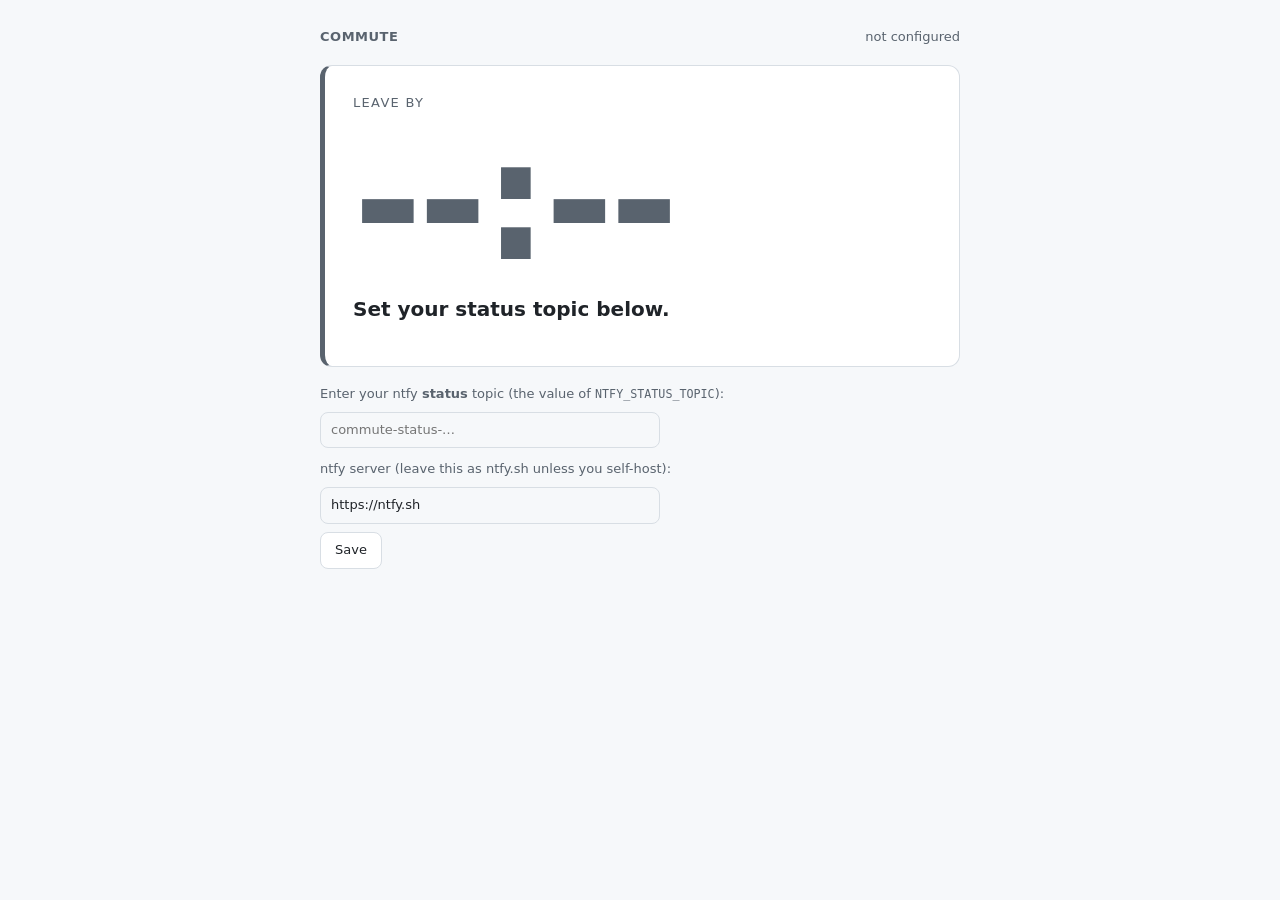
==== index.html @ dd387be0 "Publish privacy-safe commute dashboard" ====
<!doctype html>
<html lang="en">
<head>
<meta charset="utf-8">
<meta name="viewport" content="width=device-width, initial-scale=1, viewport-fit=cover">
<meta name="color-scheme" content="dark light">
<title>Commute</title>
<style>
  :root {
    --bg: #0d1117; --panel: #161b22; --line: #272e37;
    --fg: #e6edf3; --dim: #8b949e;
    --ok: #3fb950; --warn: #d29922; --alert: #f85149; --pending: #6e7681;
    --accent: var(--dim);
  }
  @media (prefers-color-scheme: light) {
    :root {
      --bg: #f6f8fa; --panel: #fff; --line: #d8dee4;
      --fg: #1f2328; --dim: #59636e;
      --ok: #1a7f37; --warn: #9a6700; --alert: #cf222e; --pending: #848d97;
    }
  }
  * { box-sizing: border-box; margin: 0; padding: 0; }
  html, body { min-height: 100%; }
  body {
    background: var(--bg); color: var(--fg);
    font: 400 16px/1.45 ui-sans-serif, system-ui, -apple-system, "Segoe UI", Roboto, sans-serif;
    padding: clamp(12px, 3vw, 28px);
    display: flex; justify-content: center;
  }
  .wrap { width: 100%; max-width: 640px; }

  header { display: flex; justify-content: space-between; align-items: baseline;
           gap: 12px; margin-bottom: clamp(10px, 2vw, 18px); flex-wrap: wrap; }
  .leg { font-weight: 600; letter-spacing: .04em; text-transform: uppercase;
         font-size: clamp(11px, 2.2vw, 13px); color: var(--dim); }
  .age { font-size: clamp(11px, 2.2vw, 13px); color: var(--dim); font-variant-numeric: tabular-nums; }
  .age.stale { color: var(--warn); }

  .card { background: var(--panel); border: 1px solid var(--line);
          border-left: 5px solid var(--accent); border-radius: 12px;
          padding: clamp(16px, 4vw, 28px); }
  /* Neutral, deliberately not green: nothing has been checked yet, so showing "all clear"
     would be false reassurance. */
  .card[data-state="pending"] { --accent: var(--pending); }
  .card[data-state="ok"]    { --accent: var(--ok); }
  .card[data-state="warn"]  { --accent: var(--warn); }
  .card[data-state="alert"] { --accent: var(--alert); }

  .label { font-size: clamp(11px, 2.2vw, 13px); letter-spacing: .1em;
           text-transform: uppercase; color: var(--dim); }
  /* Scales with height as well as width so a small landscape panel still fits everything.
     The caps are deliberately generous: on a dedicated 5" display the constraint is how
     large the digits are in millimetres, not pixels, and a higher-resolution panel of the
     same physical size makes every CSS pixel smaller. Filling the available height is what
     keeps it readable from across a room. */
  .time { font-size: min(clamp(56px, 19vw, 168px), 26vh); line-height: 1; font-weight: 700;
          letter-spacing: -.03em; font-variant-numeric: tabular-nums;
          color: var(--accent); margin: 4px 0 2px; }
  .headline { font-size: clamp(15px, 3.4vw, 20px); font-weight: 600; margin-top: 10px; }
  .delta { font-size: clamp(13px, 2.8vw, 15px); color: var(--dim); margin-top: 4px; }

  .train { margin-top: clamp(14px, 3vw, 20px); padding-top: clamp(14px, 3vw, 20px);
           border-top: 1px solid var(--line);
           font-size: clamp(14px, 3vw, 17px); font-variant-numeric: tabular-nums; }
  .train .muted { color: var(--dim); }
  .struck { text-decoration: line-through; color: var(--dim); }

  ul.reasons { margin-top: 12px; padding-left: 18px; font-size: clamp(13px, 2.8vw, 15px);
               color: var(--dim); }
  ul.reasons li { margin-top: 5px; }

  .chips { display: flex; flex-wrap: wrap; gap: 8px; margin-top: 14px; }
  .chip { font-size: clamp(11px, 2.4vw, 13px); padding: 3px 10px; border-radius: 999px;
          border: 1px solid var(--line); color: var(--dim); }
  .chip.bad { border-color: var(--alert); color: var(--alert); }

  .history { margin-top: 18px; }
  .history h2 { font-size: 14px; letter-spacing: .08em; text-transform: uppercase;
                color: var(--dim); margin-bottom: 8px; }
  .service { display: grid; grid-template-columns: 82px minmax(112px, 1fr) 92px;
             gap: 8px 12px; align-items: center; padding: 10px 2px;
             border-top: 1px solid var(--line); font-size: 14px;
             font-variant-numeric: tabular-nums; }
  .service-route { color: var(--dim); }
  .service-times strong { display: block; }
  .service-times small { color: var(--dim); }
  .service-result { text-align: right; font-weight: 600; }
  .service-result.cancelled, .service-result.delayed { color: var(--alert); }
  .service-result.pending { color: var(--warn); }
  .service-result small { display: block; color: var(--dim); font-weight: 400; }

  /* Landscape ticker / small kiosk panel: keep everything on one screen, no scrolling. */
  @media (max-height: 560px) {
    body { padding: 10px 14px; }
    .wrap { max-width: 900px; }
    .card { padding: 12px 18px; border-radius: 10px; }
    .headline { margin-top: 6px; }
    .train { margin-top: 10px; padding-top: 10px; }
    ul.reasons { margin-top: 6px; }
    ul.reasons li { margin-top: 2px; }
    .chips { margin-top: 8px; }
  }

  /* Genuinely tiny panels (3.5" TFT and similar): keep it glanceable. The leave-by time
     and the train are what you look at from across a room; the detail is on your phone. */
  @media (max-height: 400px) {
    ul.reasons, .chips { display: none; }
    .headline { font-size: 15px; }
  }

  @media (max-width: 420px) {
    .service { grid-template-columns: 72px minmax(100px, 1fr) 82px; gap: 6px; font-size: 13px; }
  }

  .setup { margin-top: 18px; font-size: 13px; color: var(--dim); }
  .setup p:not(:first-child) { margin-top: 12px; }
  .setup input { font: inherit; padding: 8px 10px; border-radius: 8px; width: 100%;
                 max-width: 340px; background: var(--bg); color: var(--fg);
                 border: 1px solid var(--line); margin-top: 8px; }
  button { font: inherit; padding: 8px 14px; border-radius: 8px; cursor: pointer;
           background: var(--panel); color: var(--fg); border: 1px solid var(--line);
           margin-top: 8px; }
  code { font-family: ui-monospace, SFMono-Regular, Menlo, monospace; font-size: .9em; }
</style>
</head>
<body>
<div class="wrap">
  <header>
    <span class="leg" id="leg">Commute</span>
    <span class="age" id="age">connecting…</span>
  </header>

  <div class="card" id="card" data-state="">
    <div class="label" id="label">Leave by</div>
    <div class="time" id="time">--:--</div>
    <div class="headline" id="headline">Waiting for the first update…</div>
    <div class="delta" id="delta"></div>
    <div class="train" id="train" hidden></div>
    <ul class="reasons" id="reasons"></ul>
    <div class="chips" id="chips"></div>
  </div>

  <section class="history" id="history" hidden>
    <h2>Train history · travel windows</h2>
    <div id="services"></div>
  </section>

  <div class="setup" id="setup" hidden>
    <p>Enter your ntfy <strong>status</strong> topic (the value of <code>NTFY_STATUS_TOPIC</code>):</p>
    <input id="topicInput" placeholder="commute-status-…" autocapitalize="off" spellcheck="false">
    <p>ntfy server (leave this as ntfy.sh unless you self-host):</p>
    <input id="baseInput" value="https://ntfy.sh" autocapitalize="off" spellcheck="false">
    <br><button id="save">Save</button>
  </div>
</div>

<script>
// Reads the status feed the tracker publishes to ntfy. No server, no build step, no auth —
// the same endpoint an ESP32 or e-ink panel can poll. The schema is versioned in
// commute/model.py; anything built against it keeps working.
(function () {
  const POLL_MS = 30000;
  const STALE_MS = 20 * 60 * 1000;
  const DEFAULT_BASE = "https://ntfy.sh";
  const $ = (id) => document.getElementById(id);
  const escapeHtml = (value) => String(value ?? "").replace(
    /[&<>"']/g,
    (c) => ({ "&": "&amp;", "<": "&lt;", ">": "&gt;", '"': "&quot;", "'": "&#39;" }[c])
  );

  function validBase(value) {
    try {
      const parsed = new URL(value);
      return ["http:", "https:"].includes(parsed.protocol)
        ? parsed.href.replace(/\/$/, "") : "";
    } catch (_) { return ""; }
  }

  function topic() {
    const fromHash = new URLSearchParams(location.hash.slice(1)).get("topic");
    if (fromHash) localStorage.setItem("commuteTopic", fromHash);
    return fromHash || localStorage.getItem("commuteTopic") || "";
  }

  function baseUrl() {
    const fromHash = new URLSearchParams(location.hash.slice(1)).get("base");
    const checkedHash = fromHash ? validBase(fromHash) : "";
    if (checkedHash) localStorage.setItem("commuteBase", checkedHash);
    return checkedHash || validBase(localStorage.getItem("commuteBase")) || DEFAULT_BASE;
  }

  $("save").onclick = () => {
    const value = $("topicInput").value.trim();
    const base = validBase($("baseInput").value.trim());
    if (value && base) {
      localStorage.setItem("commuteTopic", value);
      localStorage.setItem("commuteBase", base);
      location.hash = "";
      refresh();
    }
  };
  $("baseInput").value = baseUrl();

  function ago(iso) {
    const seconds = Math.max(0, (Date.now() - new Date(iso)) / 1000);
    if (seconds < 90) return "just now";
    const minutes = Math.round(seconds / 60);
    if (minutes < 60) return minutes + " min ago";
    return Math.round(minutes / 60) + "h ago";
  }

  function render(s) {
    $("leg").textContent = s.leg + (s.day_variant && s.day_variant !== "default"
      ? ` · ${s.day_variant} (early)` : "");

    // History is expected to sit unchanged between commute days; the Friday-to-Tuesday
    // gap is legitimate, not a broken monitor.
    const staleAfter = s.phase === "history" ? 4 * 24 * 60 * 60 * 1000 : STALE_MS;
    const stale = Date.now() - new Date(s.generated_at) > staleAfter;
    $("age").textContent = (stale ? "stale · " : "") + ago(s.generated_at);
    $("age").classList.toggle("stale", stale);

    $("card").dataset.state = s.state;
    const t = s.train;
    // En route there is no leave-by left to show — the train you are heading for is the
    // number worth reading from across a room.
    if (s.phase === "history") {
      const today = (s.service_history || []).filter((item) => item.date === s.generated_at.slice(0, 10));
      $("time").textContent = String(today.length);
      $("label").textContent = "Services in this travel window";
    } else if (s.phase === "enroute") {
      $("time").textContent = t ? (t.estimated || t.scheduled) : "--:--";
      $("label").textContent = t ? "Your train" : "En route";
    } else {
      $("time").textContent = s.leave_by || "--:--";
      $("label").textContent = s.leave_by ? "Leave by" : "No leave-by time";
    }
    $("headline").textContent = s.headline;

    const delta = s.minutes_earlier;
    $("delta").textContent = !s.leave_by ? ""
      : delta > 0 ? `${delta} min earlier than your usual ${s.baseline_leave_by}`
      : delta < 0 ? `${-delta} min later than your usual ${s.baseline_leave_by}`
      : `Same as usual`;
    if (t) {
      const parts = [];
      const late = t.estimated && t.estimated !== t.scheduled;
      parts.push(t.cancelled
        ? `<span class="struck">${escapeHtml(t.scheduled)}</span> <span class="muted">cancelled</span>`
        : late ? `<span class="struck">${escapeHtml(t.scheduled)}</span> ${escapeHtml(t.estimated)}`
          : `<strong>${escapeHtml(t.scheduled)}</strong>`);
      parts.push(`<span class="muted">${escapeHtml(s.origin)} → ${escapeHtml(s.destination)}</span>`);
      if (t.arrives) parts.push(`<span class="muted">arr</span> ${escapeHtml(t.arrives)}`);
      if (t.platform) parts.push(`<span class="muted">plat</span> ${escapeHtml(t.platform)}`);
      $("train").innerHTML = parts.join(" &nbsp;·&nbsp; ");
      $("train").hidden = false;
    } else {
      $("train").hidden = true;
    }

    $("reasons").innerHTML = (s.reasons || [])
      .map((r) => `<li>${escapeHtml(r)}</li>`)
      .join("");

    $("chips").innerHTML = (s.tube || [])
      .map((t) => `<span class="chip${t.penalty_minutes > 0 ? " bad" : ""}">${escapeHtml(t.line)}: ${escapeHtml(t.description)}</span>`)
      .join("");

    renderHistory(s.service_history || []);
  }

  function renderHistory(records) {
    $("history").hidden = records.length === 0;
    $("services").innerHTML = records.slice(0, 50).map((item) => {
      const arrival = item.actual_arrival || item.estimated_arrival || "--:--";
      const arrivalKind = item.actual_arrival ? "actual" : item.estimated_arrival ? "forecast" : "awaiting";
      let result = "on time";
      if (item.status === "cancelled") result = "cancelled";
      else if (item.status === "pending") result = "pending";
      else if (item.delay_minutes > 0) result = `+${escapeHtml(item.delay_minutes)} min`;
      const provisional = item.provisional && item.status !== "pending" ? "forecast" : "";
      return `<div class="service">
        <div><strong>${escapeHtml(item.date.slice(5))}</strong><div class="service-route">${escapeHtml(item.origin)}→${escapeHtml(item.destination)}</div></div>
        <div class="service-times"><strong>${escapeHtml(item.scheduled_departure)} → ${escapeHtml(arrival)}</strong><small>scheduled departure · ${escapeHtml(arrivalKind)} arrival</small></div>
        <div class="service-result ${escapeHtml(item.status)}">${result}<small>${escapeHtml(provisional)}</small></div>
      </div>`;
    }).join("");
  }

  async function refresh() {
    const name = topic();
    $("setup").hidden = !!name;
    if (!name) { $("age").textContent = "not configured"; $("headline").textContent = "Set your status topic below."; return; }

    try {
      const res = await fetch(`${baseUrl()}/${encodeURIComponent(name)}/json?poll=1&since=latest`);
      if (!res.ok) throw new Error("HTTP " + res.status);
      const lines = (await res.text()).trim().split("\n").filter(Boolean);
      // ntfy returns oldest-first; the last message with a parseable body is current.
      for (let i = lines.length - 1; i >= 0; i--) {
        try {
          const body = JSON.parse(lines[i]).message;
          const status = JSON.parse(body);
          if (status && status.schema) { render(status); return; }
        } catch (_) { /* not a status payload — keep looking */ }
      }
      $("age").textContent = "no data yet";
      $("headline").textContent = "No cached status update is available.";
    } catch (err) {
      $("age").textContent = "offline";
      $("age").classList.add("stale");
    }
  }

  refresh();
  setInterval(refresh, POLL_MS);
  addEventListener("hashchange", refresh);
  addEventListener("visibilitychange", () => { if (!document.hidden) refresh(); });
})();
</script>
</body>
</html>
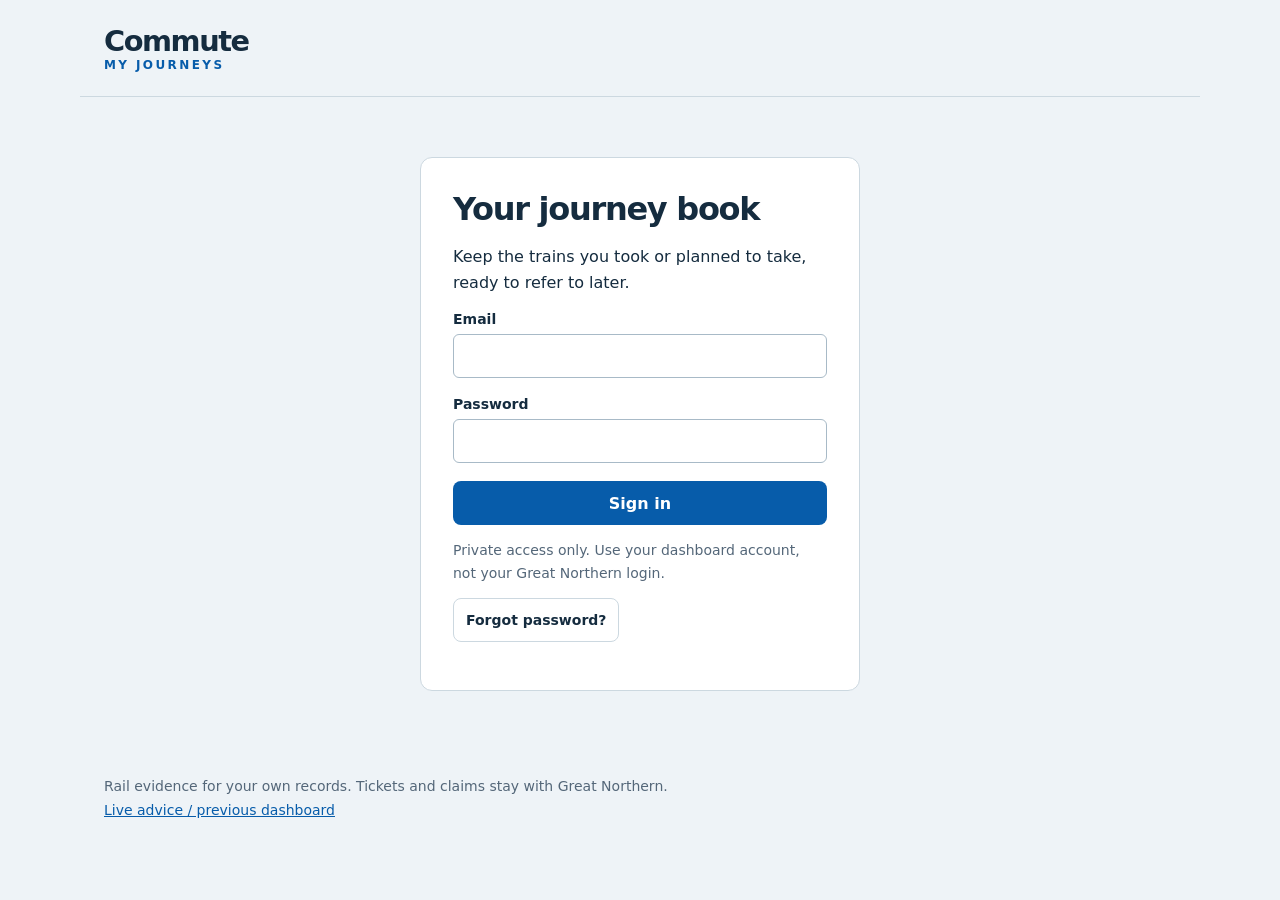
==== commit cb048de3: "Publish private saved journeys dashboard with simple commute-day selection" ====
--- a/index.html
+++ b/index.html
@@ -1,322 +1,20 @@
 <!doctype html>
-<html lang="en">
+<html lang="en-GB">
 <head>
-<meta charset="utf-8">
-<meta name="viewport" content="width=device-width, initial-scale=1, viewport-fit=cover">
-<meta name="color-scheme" content="dark light">
-<title>Commute</title>
-<style>
-  :root {
-    --bg: #0d1117; --panel: #161b22; --line: #272e37;
-    --fg: #e6edf3; --dim: #8b949e;
-    --ok: #3fb950; --warn: #d29922; --alert: #f85149; --pending: #6e7681;
-    --accent: var(--dim);
-  }
-  @media (prefers-color-scheme: light) {
-    :root {
-      --bg: #f6f8fa; --panel: #fff; --line: #d8dee4;
-      --fg: #1f2328; --dim: #59636e;
-      --ok: #1a7f37; --warn: #9a6700; --alert: #cf222e; --pending: #848d97;
-    }
-  }
-  * { box-sizing: border-box; margin: 0; padding: 0; }
-  html, body { min-height: 100%; }
-  body {
-    background: var(--bg); color: var(--fg);
-    font: 400 16px/1.45 ui-sans-serif, system-ui, -apple-system, "Segoe UI", Roboto, sans-serif;
-    padding: clamp(12px, 3vw, 28px);
-    display: flex; justify-content: center;
-  }
-  .wrap { width: 100%; max-width: 640px; }
-
-  header { display: flex; justify-content: space-between; align-items: baseline;
-           gap: 12px; margin-bottom: clamp(10px, 2vw, 18px); flex-wrap: wrap; }
-  .leg { font-weight: 600; letter-spacing: .04em; text-transform: uppercase;
-         font-size: clamp(11px, 2.2vw, 13px); color: var(--dim); }
-  .age { font-size: clamp(11px, 2.2vw, 13px); color: var(--dim); font-variant-numeric: tabular-nums; }
-  .age.stale { color: var(--warn); }
-
-  .card { background: var(--panel); border: 1px solid var(--line);
-          border-left: 5px solid var(--accent); border-radius: 12px;
-          padding: clamp(16px, 4vw, 28px); }
-  /* Neutral, deliberately not green: nothing has been checked yet, so showing "all clear"
-     would be false reassurance. */
-  .card[data-state="pending"] { --accent: var(--pending); }
-  .card[data-state="ok"]    { --accent: var(--ok); }
-  .card[data-state="warn"]  { --accent: var(--warn); }
-  .card[data-state="alert"] { --accent: var(--alert); }
-
-  .label { font-size: clamp(11px, 2.2vw, 13px); letter-spacing: .1em;
-           text-transform: uppercase; color: var(--dim); }
-  /* Scales with height as well as width so a small landscape panel still fits everything.
-     The caps are deliberately generous: on a dedicated 5" display the constraint is how
-     large the digits are in millimetres, not pixels, and a higher-resolution panel of the
-     same physical size makes every CSS pixel smaller. Filling the available height is what
-     keeps it readable from across a room. */
-  .time { font-size: min(clamp(56px, 19vw, 168px), 26vh); line-height: 1; font-weight: 700;
-          letter-spacing: -.03em; font-variant-numeric: tabular-nums;
-          color: var(--accent); margin: 4px 0 2px; }
-  .headline { font-size: clamp(15px, 3.4vw, 20px); font-weight: 600; margin-top: 10px; }
-  .delta { font-size: clamp(13px, 2.8vw, 15px); color: var(--dim); margin-top: 4px; }
-
-  .train { margin-top: clamp(14px, 3vw, 20px); padding-top: clamp(14px, 3vw, 20px);
-           border-top: 1px solid var(--line);
-           font-size: clamp(14px, 3vw, 17px); font-variant-numeric: tabular-nums; }
-  .train .muted { color: var(--dim); }
-  .struck { text-decoration: line-through; color: var(--dim); }
-
-  ul.reasons { margin-top: 12px; padding-left: 18px; font-size: clamp(13px, 2.8vw, 15px);
-               color: var(--dim); }
-  ul.reasons li { margin-top: 5px; }
-
-  .chips { display: flex; flex-wrap: wrap; gap: 8px; margin-top: 14px; }
-  .chip { font-size: clamp(11px, 2.4vw, 13px); padding: 3px 10px; border-radius: 999px;
-          border: 1px solid var(--line); color: var(--dim); }
-  .chip.bad { border-color: var(--alert); color: var(--alert); }
-
-  .history { margin-top: 18px; }
-  .history h2 { font-size: 14px; letter-spacing: .08em; text-transform: uppercase;
-                color: var(--dim); margin-bottom: 8px; }
-  .service { display: grid; grid-template-columns: 82px minmax(112px, 1fr) 92px;
-             gap: 8px 12px; align-items: center; padding: 10px 2px;
-             border-top: 1px solid var(--line); font-size: 14px;
-             font-variant-numeric: tabular-nums; }
-  .service-route { color: var(--dim); }
-  .service-times strong { display: block; }
-  .service-times small { color: var(--dim); }
-  .service-result { text-align: right; font-weight: 600; }
-  .service-result.cancelled, .service-result.delayed { color: var(--alert); }
-  .service-result.pending { color: var(--warn); }
-  .service-result small { display: block; color: var(--dim); font-weight: 400; }
-
-  /* Landscape ticker / small kiosk panel: keep everything on one screen, no scrolling. */
-  @media (max-height: 560px) {
-    body { padding: 10px 14px; }
-    .wrap { max-width: 900px; }
-    .card { padding: 12px 18px; border-radius: 10px; }
-    .headline { margin-top: 6px; }
-    .train { margin-top: 10px; padding-top: 10px; }
-    ul.reasons { margin-top: 6px; }
-    ul.reasons li { margin-top: 2px; }
-    .chips { margin-top: 8px; }
-  }
-
-  /* Genuinely tiny panels (3.5" TFT and similar): keep it glanceable. The leave-by time
-     and the train are what you look at from across a room; the detail is on your phone. */
-  @media (max-height: 400px) {
-    ul.reasons, .chips { display: none; }
-    .headline { font-size: 15px; }
-  }
-
-  @media (max-width: 420px) {
-    .service { grid-template-columns: 72px minmax(100px, 1fr) 82px; gap: 6px; font-size: 13px; }
-  }
-
-  .setup { margin-top: 18px; font-size: 13px; color: var(--dim); }
-  .setup p:not(:first-child) { margin-top: 12px; }
-  .setup input { font: inherit; padding: 8px 10px; border-radius: 8px; width: 100%;
-                 max-width: 340px; background: var(--bg); color: var(--fg);
-                 border: 1px solid var(--line); margin-top: 8px; }
-  button { font: inherit; padding: 8px 14px; border-radius: 8px; cursor: pointer;
-           background: var(--panel); color: var(--fg); border: 1px solid var(--line);
-           margin-top: 8px; }
-  code { font-family: ui-monospace, SFMono-Regular, Menlo, monospace; font-size: .9em; }
-</style>
+  <meta charset="utf-8"><meta name="viewport" content="width=device-width,initial-scale=1">
+  <meta name="description" content="Your private train archive and saved journey evidence.">
+  <meta name="referrer" content="no-referrer">
+  <meta http-equiv="Content-Security-Policy" content="default-src 'self'; script-src 'self'; style-src 'self'; connect-src 'self' https://fkmcehkiliowkxkfursd.supabase.co; img-src 'self' data:; object-src 'none'; base-uri 'none'; form-action 'self'">
+  <title>Commute · My journeys</title><link rel="stylesheet" href="./style.css">
 </head>
 <body>
-<div class="wrap">
-  <header>
-    <span class="leg" id="leg">Commute</span>
-    <span class="age" id="age">connecting…</span>
-  </header>
-
-  <div class="card" id="card" data-state="">
-    <div class="label" id="label">Leave by</div>
-    <div class="time" id="time">--:--</div>
-    <div class="headline" id="headline">Waiting for the first update…</div>
-    <div class="delta" id="delta"></div>
-    <div class="train" id="train" hidden></div>
-    <ul class="reasons" id="reasons"></ul>
-    <div class="chips" id="chips"></div>
-  </div>
-
-  <section class="history" id="history" hidden>
-    <h2>Train history · travel windows</h2>
-    <div id="services"></div>
-  </section>
-
-  <div class="setup" id="setup" hidden>
-    <p>Enter your ntfy <strong>status</strong> topic (the value of <code>NTFY_STATUS_TOPIC</code>):</p>
-    <input id="topicInput" placeholder="commute-status-…" autocapitalize="off" spellcheck="false">
-    <p>ntfy server (leave this as ntfy.sh unless you self-host):</p>
-    <input id="baseInput" value="https://ntfy.sh" autocapitalize="off" spellcheck="false">
-    <br><button id="save">Save</button>
-  </div>
-</div>
-
-<script>
-// Reads the status feed the tracker publishes to ntfy. No server, no build step, no auth —
-// the same endpoint an ESP32 or e-ink panel can poll. The schema is versioned in
-// commute/model.py; anything built against it keeps working.
-(function () {
-  const POLL_MS = 30000;
-  const STALE_MS = 20 * 60 * 1000;
-  const DEFAULT_BASE = "https://ntfy.sh";
-  const $ = (id) => document.getElementById(id);
-  const escapeHtml = (value) => String(value ?? "").replace(
-    /[&<>"']/g,
-    (c) => ({ "&": "&amp;", "<": "&lt;", ">": "&gt;", '"': "&quot;", "'": "&#39;" }[c])
-  );
-
-  function validBase(value) {
-    try {
-      const parsed = new URL(value);
-      return ["http:", "https:"].includes(parsed.protocol)
-        ? parsed.href.replace(/\/$/, "") : "";
-    } catch (_) { return ""; }
-  }
-
-  function topic() {
-    const fromHash = new URLSearchParams(location.hash.slice(1)).get("topic");
-    if (fromHash) localStorage.setItem("commuteTopic", fromHash);
-    return fromHash || localStorage.getItem("commuteTopic") || "";
-  }
-
-  function baseUrl() {
-    const fromHash = new URLSearchParams(location.hash.slice(1)).get("base");
-    const checkedHash = fromHash ? validBase(fromHash) : "";
-    if (checkedHash) localStorage.setItem("commuteBase", checkedHash);
-    return checkedHash || validBase(localStorage.getItem("commuteBase")) || DEFAULT_BASE;
-  }
-
-  $("save").onclick = () => {
-    const value = $("topicInput").value.trim();
-    const base = validBase($("baseInput").value.trim());
-    if (value && base) {
-      localStorage.setItem("commuteTopic", value);
-      localStorage.setItem("commuteBase", base);
-      location.hash = "";
-      refresh();
-    }
-  };
-  $("baseInput").value = baseUrl();
-
-  function ago(iso) {
-    const seconds = Math.max(0, (Date.now() - new Date(iso)) / 1000);
-    if (seconds < 90) return "just now";
-    const minutes = Math.round(seconds / 60);
-    if (minutes < 60) return minutes + " min ago";
-    return Math.round(minutes / 60) + "h ago";
-  }
-
-  function render(s) {
-    $("leg").textContent = s.leg + (s.day_variant && s.day_variant !== "default"
-      ? ` · ${s.day_variant} (early)` : "");
-
-    // History is expected to sit unchanged between commute days; the Friday-to-Tuesday
-    // gap is legitimate, not a broken monitor.
-    const staleAfter = s.phase === "history" ? 4 * 24 * 60 * 60 * 1000 : STALE_MS;
-    const stale = Date.now() - new Date(s.generated_at) > staleAfter;
-    $("age").textContent = (stale ? "stale · " : "") + ago(s.generated_at);
-    $("age").classList.toggle("stale", stale);
-
-    $("card").dataset.state = s.state;
-    const t = s.train;
-    // En route there is no leave-by left to show — the train you are heading for is the
-    // number worth reading from across a room.
-    if (s.phase === "history") {
-      const today = (s.service_history || []).filter((item) => item.date === s.generated_at.slice(0, 10));
-      $("time").textContent = String(today.length);
-      $("label").textContent = "Services in this travel window";
-    } else if (s.phase === "enroute") {
-      $("time").textContent = t ? (t.estimated || t.scheduled) : "--:--";
-      $("label").textContent = t ? "Your train" : "En route";
-    } else {
-      $("time").textContent = s.leave_by || "--:--";
-      $("label").textContent = s.leave_by ? "Leave by" : "No leave-by time";
-    }
-    $("headline").textContent = s.headline;
-
-    const delta = s.minutes_earlier;
-    $("delta").textContent = !s.leave_by ? ""
-      : delta > 0 ? `${delta} min earlier than your usual ${s.baseline_leave_by}`
-      : delta < 0 ? `${-delta} min later than your usual ${s.baseline_leave_by}`
-      : `Same as usual`;
-    if (t) {
-      const parts = [];
-      const late = t.estimated && t.estimated !== t.scheduled;
-      parts.push(t.cancelled
-        ? `<span class="struck">${escapeHtml(t.scheduled)}</span> <span class="muted">cancelled</span>`
-        : late ? `<span class="struck">${escapeHtml(t.scheduled)}</span> ${escapeHtml(t.estimated)}`
-          : `<strong>${escapeHtml(t.scheduled)}</strong>`);
-      parts.push(`<span class="muted">${escapeHtml(s.origin)} → ${escapeHtml(s.destination)}</span>`);
-      if (t.arrives) parts.push(`<span class="muted">arr</span> ${escapeHtml(t.arrives)}`);
-      if (t.platform) parts.push(`<span class="muted">plat</span> ${escapeHtml(t.platform)}`);
-      $("train").innerHTML = parts.join(" &nbsp;·&nbsp; ");
-      $("train").hidden = false;
-    } else {
-      $("train").hidden = true;
-    }
-
-    $("reasons").innerHTML = (s.reasons || [])
-      .map((r) => `<li>${escapeHtml(r)}</li>`)
-      .join("");
-
-    $("chips").innerHTML = (s.tube || [])
-      .map((t) => `<span class="chip${t.penalty_minutes > 0 ? " bad" : ""}">${escapeHtml(t.line)}: ${escapeHtml(t.description)}</span>`)
-      .join("");
-
-    renderHistory(s.service_history || []);
-  }
-
-  function renderHistory(records) {
-    $("history").hidden = records.length === 0;
-    $("services").innerHTML = records.slice(0, 50).map((item) => {
-      const arrival = item.actual_arrival || item.estimated_arrival || "--:--";
-      const arrivalKind = item.actual_arrival ? "actual" : item.estimated_arrival ? "forecast" : "awaiting";
-      let result = "on time";
-      if (item.status === "cancelled") result = "cancelled";
-      else if (item.status === "pending") result = "pending";
-      else if (item.delay_minutes > 0) result = `+${escapeHtml(item.delay_minutes)} min`;
-      const provisional = item.provisional && item.status !== "pending" ? "forecast" : "";
-      return `<div class="service">
-        <div><strong>${escapeHtml(item.date.slice(5))}</strong><div class="service-route">${escapeHtml(item.origin)}→${escapeHtml(item.destination)}</div></div>
-        <div class="service-times"><strong>${escapeHtml(item.scheduled_departure)} → ${escapeHtml(arrival)}</strong><small>scheduled departure · ${escapeHtml(arrivalKind)} arrival</small></div>
-        <div class="service-result ${escapeHtml(item.status)}">${result}<small>${escapeHtml(provisional)}</small></div>
-      </div>`;
-    }).join("");
-  }
-
-  async function refresh() {
-    const name = topic();
-    $("setup").hidden = !!name;
-    if (!name) { $("age").textContent = "not configured"; $("headline").textContent = "Set your status topic below."; return; }
-
-    try {
-      const res = await fetch(`${baseUrl()}/${encodeURIComponent(name)}/json?poll=1&since=latest`);
-      if (!res.ok) throw new Error("HTTP " + res.status);
-      const lines = (await res.text()).trim().split("\n").filter(Boolean);
-      // ntfy returns oldest-first; the last message with a parseable body is current.
-      for (let i = lines.length - 1; i >= 0; i--) {
-        try {
-          const body = JSON.parse(lines[i]).message;
-          const status = JSON.parse(body);
-          if (status && status.schema) { render(status); return; }
-        } catch (_) { /* not a status payload — keep looking */ }
-      }
-      $("age").textContent = "no data yet";
-      $("headline").textContent = "No cached status update is available.";
-    } catch (err) {
-      $("age").textContent = "offline";
-      $("age").classList.add("stale");
-    }
-  }
-
-  refresh();
-  setInterval(refresh, POLL_MS);
-  addEventListener("hashchange", refresh);
-  addEventListener("visibilitychange", () => { if (!document.hidden) refresh(); });
-})();
-</script>
+  <a class="skip" href="#main">Skip to journeys</a>
+  <header><a class="brand" href="./">Commute<span>MY JOURNEYS</span></a><div id="account"></div></header>
+  <main id="main"><p role="status">Opening your journey book…</p></main>
+  <div id="message" role="status" aria-live="polite"></div>
+  <dialog id="detail" aria-labelledby="detail-title"></dialog>
+  <noscript>This dashboard needs JavaScript to sign in and load your private journeys.</noscript>
+  <footer>Rail evidence for your own records. Tickets and claims stay with Great Northern. <a href="./legacy.html">Live advice / previous dashboard</a></footer>
+  <script type="module" src="./app.js"></script>
 </body>
 </html>
--- a/style.css
+++ b/style.css
@@ -0,0 +1,12 @@
+:root{color-scheme:light;--ink:#152c3f;--muted:#546779;--line:#ccd8e0;--blue:#075caa;--paper:#fff;--wash:#eef3f7;--warn:#7d4b00;--bad:#a21d39;--good:#17643e;font-family:Inter,ui-sans-serif,system-ui,-apple-system,BlinkMacSystemFont,"Segoe UI",sans-serif;font-size:16px;background:var(--wash);color:var(--ink)}*{box-sizing:border-box}body{margin:0}header,main,footer{max-width:1120px;margin:auto;padding:24px}header{display:flex;justify-content:space-between;align-items:center;gap:16px;border-bottom:1px solid var(--line)}.brand{font-size:1.8rem;letter-spacing:-.05em;font-weight:800;color:var(--ink);text-decoration:none}.brand span{display:block;font-size:.75rem;letter-spacing:.2em;color:var(--blue)}#account{display:flex;gap:12px;align-items:center;font-size:.875rem}h1{font-size:2rem;letter-spacing:-.04em;margin:0 0 12px}h2{font-size:1.35rem;margin:0 0 16px}h3{font-size:1rem;margin:0 0 8px}p{line-height:1.6}button,input,select,textarea{font:inherit}button,.button{display:inline-flex;justify-content:center;align-items:center;gap:6px;min-height:44px;background:var(--blue);color:white;border:1px solid transparent;border-radius:8px;padding:10px 16px;font-weight:600;text-decoration:none;cursor:pointer}button:hover,.button:hover{filter:brightness(.93)}button:disabled{opacity:.55;cursor:wait}.secondary{background:white;color:var(--ink);border-color:var(--line)}.danger{color:var(--bad);background:white;border-color:var(--line)}.small{font-size:.875rem;padding:8px 12px}input,select,textarea{min-height:44px;border:1px solid #a8bac7;border-radius:6px;padding:10px 12px;background:white;color:var(--ink);max-width:100%}textarea{resize:vertical;min-height:110px}label{display:flex;flex-direction:column;gap:7px;font-size:.875rem;font-weight:600}label.check{flex-direction:row;align-items:center;gap:8px}input[type=checkbox]{min-height:24px;width:20px}a{color:var(--blue)}:focus-visible{outline:3px solid #dc9000;outline-offset:3px}.skip{position:absolute;top:-100px;background:white;padding:12px}.skip:focus{top:0}.signin{max-width:440px;background:var(--paper);padding:32px;border:1px solid var(--line);border-radius:12px;margin:36px auto}.signin form,.form-grid{display:grid;gap:18px}.muted{color:var(--muted);font-size:.875rem}.tabs{display:flex;gap:8px;flex-wrap:wrap;margin-bottom:24px}.tabs button{background:transparent;color:var(--muted);border:1px solid var(--line)}.tabs button[aria-pressed=true]{background:var(--ink);color:white;border-color:var(--ink)}.toolbar{display:flex;flex-wrap:wrap;align-items:end;gap:16px;background:white;border:1px solid var(--line);border-radius:12px;padding:18px;margin-bottom:16px}.toolbar .grow{flex:1;min-width:180px}.section-heading{display:flex;align-items:center;justify-content:space-between;gap:16px;margin:24px 0 16px}.section-heading h2{margin:0}.train-list{display:grid;gap:12px}.train{display:grid;grid-template-columns:1fr auto;gap:16px;background:white;border:1px solid var(--line);border-left:4px solid #83a6c3;border-radius:10px;padding:20px}.train.cancelled{border-left-color:var(--bad)}.train.delayed{border-left-color:#b57400}.times{font-size:1.45rem;font-weight:700;font-variant-numeric:tabular-nums;letter-spacing:-.02em;margin-right:12px}.times small{font-size:.875rem;font-weight:400;color:var(--muted)}.badge{display:inline-block;font-size:.875rem;padding:5px 9px;border-radius:5px;font-weight:600;background:#e8eef3;color:var(--muted)}.badge.bad{background:#ffeaee;color:var(--bad)}.badge.warn{background:#fff0d2;color:var(--warn)}.badge.good{background:#e1f2e8;color:var(--good)}.train p{margin:8px 0}.actions{display:flex;gap:8px;flex-wrap:wrap;align-content:center;align-items:center}.train .actions{justify-content:end;max-width:380px}.empty{padding:36px;background:white;border:1px dashed #a8bac7;border-radius:10px;text-align:center}.notice{background:#e3edf7;border:1px solid #b7cde2;border-radius:8px;padding:12px 16px;font-size:.875rem;line-height:1.6;margin:12px 0}.notice.error{background:#ffeaee;border-color:#e1acb7;color:var(--bad)}#message{position:fixed;bottom:20px;left:50%;transform:translateX(-50%);max-width:min(90vw,650px);padding:14px 20px;background:var(--ink);color:white;border-radius:8px;z-index:5}#message:empty{display:none}footer{font-size:.875rem;color:var(--muted);line-height:1.7}footer a{display:block}dialog{padding:0;border:1px solid var(--line);border-radius:14px;color:var(--ink);width:min(790px,95vw);max-height:90dvh}dialog::backdrop{background:#132c40a6}.dialog-header{position:sticky;top:0;background:white;z-index:1;display:flex;align-items:center;justify-content:space-between;padding:20px 24px;border-bottom:1px solid var(--line)}.dialog-header h2{margin:0}.dialog-body{padding:24px}.evidence{background:var(--wash);border-left:3px solid var(--blue);padding:16px;margin-bottom:18px}.evidence p{margin:5px 0}.form-grid{grid-template-columns:1fr 1fr}.wide{grid-column:1/-1}.detail-actions{margin:24px 0 8px;display:flex;gap:8px;flex-wrap:wrap}.notes-preview{white-space:pre-wrap;overflow-wrap:anywhere}pre{white-space:pre-wrap;overflow-wrap:anywhere;font:inherit;font-size:.875rem;background:var(--wash);padding:16px;line-height:1.6}details{margin:20px 0}summary{cursor:pointer;font-weight:600;padding:8px 0}.tag{font-size:.875rem;color:var(--blue);margin-right:8px}#detail-error:empty{display:none}.freshness{font-size:.875rem;color:var(--muted);line-height:1.5}ul.observations{padding-left:20px;font-size:.875rem;line-height:1.7}@media(max-width:760px){header,main,footer{padding:18px}h1{font-size:1.7rem}#account{flex-direction:column;align-items:end}.train{grid-template-columns:1fr;padding:16px}.train .actions{justify-content:start;max-width:none}.form-grid{grid-template-columns:1fr}.signin{margin:20px 0;padding:24px}.dialog-body{padding:18px}.times{display:block;margin-bottom:10px}.toolbar{gap:12px}.toolbar label:not(.check){flex:1;min-width:140px}.section-heading{align-items:start}.dialog-header{padding:16px 18px}}
+:root{accent-color:var(--blue)}
+.week-heading{display:flex;align-items:center;justify-content:space-between;gap:12px;margin:20px 0 12px;font-size:.875rem;color:var(--muted)}
+.day-tabs{display:grid;grid-template-columns:repeat(3,minmax(0,1fr));gap:8px;margin-bottom:20px}
+.day-tabs button{display:flex;flex-direction:column;gap:3px;background:var(--paper);color:var(--ink);border:1px solid var(--line);padding:12px 5px}
+.day-tabs button strong{font-size:1.5rem;font-variant-numeric:tabular-nums}.day-tabs button span,.day-tabs button small{font-size:.875rem;font-weight:500}
+.day-tabs button[aria-pressed=true]{background:var(--blue);border-color:var(--blue);color:white}
+.direction-tabs{display:grid;grid-template-columns:1fr 1fr;gap:8px}.direction-tabs button{flex-direction:column;background:transparent;color:var(--ink);border:1px solid var(--line);text-align:center}.direction-tabs small{font-size:.875rem;font-weight:400}.direction-tabs [aria-pressed=true]{background:var(--ink);color:white;border-color:var(--ink)}
+.later-trains{margin:20px 0}.saved-toolbar{display:flex;justify-content:space-between;align-items:start;gap:12px}.saved-toolbar .tabs{margin-bottom:16px}
+.dialog-header p{margin:6px 0 0}.intended-strip{padding:0 0 16px;border-bottom:1px solid var(--line)}.intended-strip h3{color:var(--muted)}.journey-result{margin:18px 0}.journey-result strong{font-size:1.1rem}.journey-result p{margin:6px 0 0}
+.train-picker{padding:0;border:0;margin:22px 0;display:grid;gap:8px}.train-picker legend{font-size:1.1rem;font-weight:700;margin-bottom:12px}.choice{display:flex;flex-direction:row;gap:12px;align-items:center;min-height:64px;padding:14px 16px;border:1px solid var(--line);border-radius:8px;cursor:pointer}.choice:has(input:checked){background:#e3edf7;border:2px solid var(--blue);padding:13px 15px}.choice input{min-height:20px;width:20px;margin:0;flex-shrink:0}.choice span{display:grid;gap:6px}.choice strong{font-size:1.1rem;font-variant-numeric:tabular-nums}.choice small{font-size:.875rem;font-weight:400;color:var(--muted)}.choice.quiet{min-height:44px;color:var(--muted)}.claimed-control{margin-top:20px;font-size:1rem}.claimed-control+p{margin:6px 0 20px}
+@media(max-width:520px){.day-tabs{gap:4px}.day-tabs button{padding:10px 2px;min-width:0}.day-tabs button span,.day-tabs button small{font-size:.8rem}.direction-tabs button{font-size:.875rem;padding:10px 8px}.week-heading{gap:6px}.week-heading>span{text-align:center}.week-heading button{padding:8px}.train .times{display:inline-block}.saved-toolbar{align-items:center}.saved-toolbar .tabs{gap:4px}.saved-toolbar .tabs button{padding:8px 10px}.train-picker{gap:6px}}
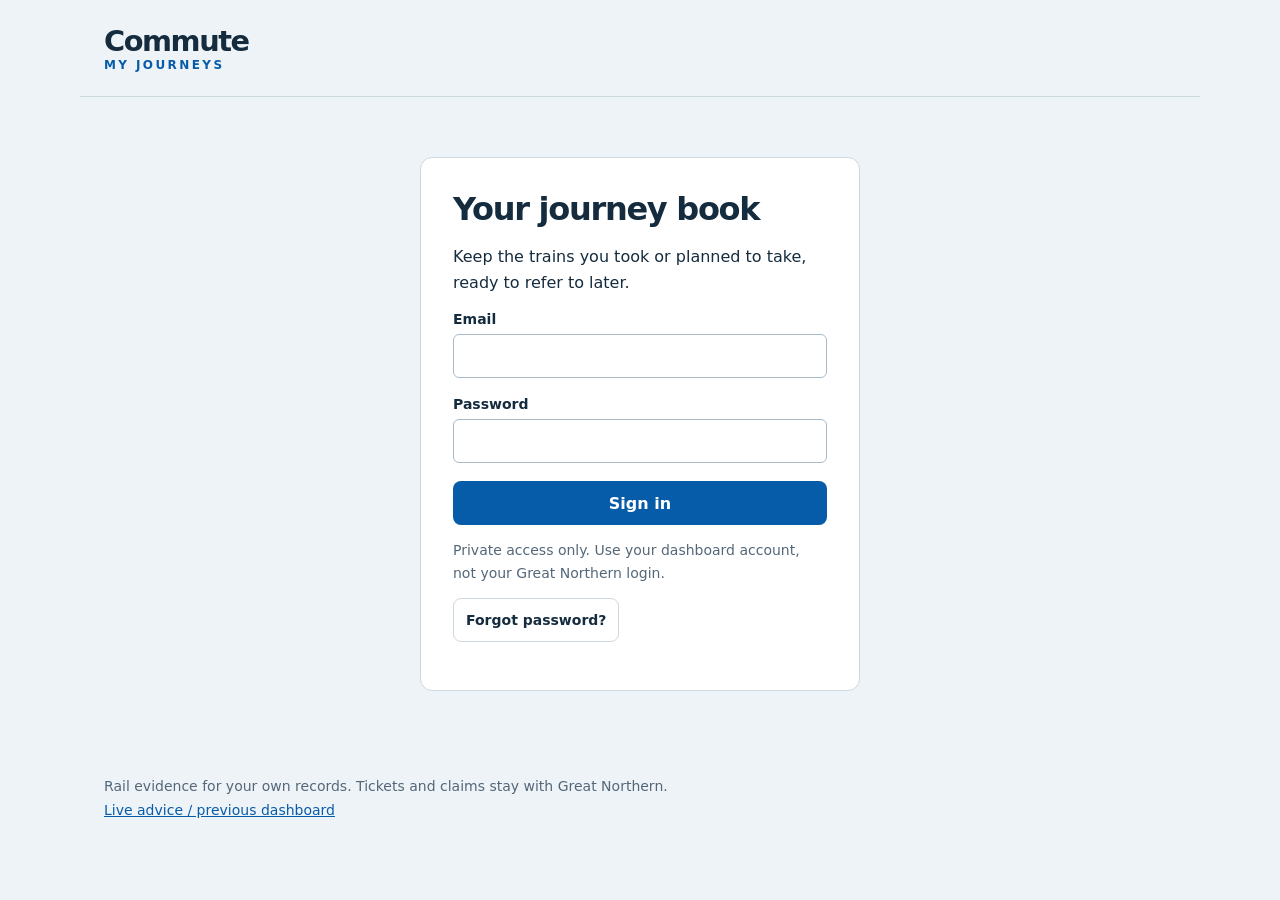
==== commit eebc02f6: "Open Live advice by default with Trains and Saved journeys alongside" ====
--- a/index.html
+++ b/index.html
@@ -5,7 +5,7 @@
   <meta name="description" content="Your private train archive and saved journey evidence.">
   <meta name="referrer" content="no-referrer">
   <meta http-equiv="Content-Security-Policy" content="default-src 'self'; script-src 'self'; style-src 'self'; connect-src 'self' https://fkmcehkiliowkxkfursd.supabase.co; img-src 'self' data:; object-src 'none'; base-uri 'none'; form-action 'self'">
-  <title>Commute · My journeys</title><link rel="stylesheet" href="./style.css">
+  <title>Commute · Live advice &amp; journeys</title><link rel="stylesheet" href="./style.css">
 </head>
 <body>
   <a class="skip" href="#main">Skip to journeys</a>
--- a/style.css
+++ b/style.css
@@ -1,5 +1,7 @@
 :root{color-scheme:light;--ink:#152c3f;--muted:#546779;--line:#ccd8e0;--blue:#075caa;--paper:#fff;--wash:#eef3f7;--warn:#7d4b00;--bad:#a21d39;--good:#17643e;font-family:Inter,ui-sans-serif,system-ui,-apple-system,BlinkMacSystemFont,"Segoe UI",sans-serif;font-size:16px;background:var(--wash);color:var(--ink)}*{box-sizing:border-box}body{margin:0}header,main,footer{max-width:1120px;margin:auto;padding:24px}header{display:flex;justify-content:space-between;align-items:center;gap:16px;border-bottom:1px solid var(--line)}.brand{font-size:1.8rem;letter-spacing:-.05em;font-weight:800;color:var(--ink);text-decoration:none}.brand span{display:block;font-size:.75rem;letter-spacing:.2em;color:var(--blue)}#account{display:flex;gap:12px;align-items:center;font-size:.875rem}h1{font-size:2rem;letter-spacing:-.04em;margin:0 0 12px}h2{font-size:1.35rem;margin:0 0 16px}h3{font-size:1rem;margin:0 0 8px}p{line-height:1.6}button,input,select,textarea{font:inherit}button,.button{display:inline-flex;justify-content:center;align-items:center;gap:6px;min-height:44px;background:var(--blue);color:white;border:1px solid transparent;border-radius:8px;padding:10px 16px;font-weight:600;text-decoration:none;cursor:pointer}button:hover,.button:hover{filter:brightness(.93)}button:disabled{opacity:.55;cursor:wait}.secondary{background:white;color:var(--ink);border-color:var(--line)}.danger{color:var(--bad);background:white;border-color:var(--line)}.small{font-size:.875rem;padding:8px 12px}input,select,textarea{min-height:44px;border:1px solid #a8bac7;border-radius:6px;padding:10px 12px;background:white;color:var(--ink);max-width:100%}textarea{resize:vertical;min-height:110px}label{display:flex;flex-direction:column;gap:7px;font-size:.875rem;font-weight:600}label.check{flex-direction:row;align-items:center;gap:8px}input[type=checkbox]{min-height:24px;width:20px}a{color:var(--blue)}:focus-visible{outline:3px solid #dc9000;outline-offset:3px}.skip{position:absolute;top:-100px;background:white;padding:12px}.skip:focus{top:0}.signin{max-width:440px;background:var(--paper);padding:32px;border:1px solid var(--line);border-radius:12px;margin:36px auto}.signin form,.form-grid{display:grid;gap:18px}.muted{color:var(--muted);font-size:.875rem}.tabs{display:flex;gap:8px;flex-wrap:wrap;margin-bottom:24px}.tabs button{background:transparent;color:var(--muted);border:1px solid var(--line)}.tabs button[aria-pressed=true]{background:var(--ink);color:white;border-color:var(--ink)}.toolbar{display:flex;flex-wrap:wrap;align-items:end;gap:16px;background:white;border:1px solid var(--line);border-radius:12px;padding:18px;margin-bottom:16px}.toolbar .grow{flex:1;min-width:180px}.section-heading{display:flex;align-items:center;justify-content:space-between;gap:16px;margin:24px 0 16px}.section-heading h2{margin:0}.train-list{display:grid;gap:12px}.train{display:grid;grid-template-columns:1fr auto;gap:16px;background:white;border:1px solid var(--line);border-left:4px solid #83a6c3;border-radius:10px;padding:20px}.train.cancelled{border-left-color:var(--bad)}.train.delayed{border-left-color:#b57400}.times{font-size:1.45rem;font-weight:700;font-variant-numeric:tabular-nums;letter-spacing:-.02em;margin-right:12px}.times small{font-size:.875rem;font-weight:400;color:var(--muted)}.badge{display:inline-block;font-size:.875rem;padding:5px 9px;border-radius:5px;font-weight:600;background:#e8eef3;color:var(--muted)}.badge.bad{background:#ffeaee;color:var(--bad)}.badge.warn{background:#fff0d2;color:var(--warn)}.badge.good{background:#e1f2e8;color:var(--good)}.train p{margin:8px 0}.actions{display:flex;gap:8px;flex-wrap:wrap;align-content:center;align-items:center}.train .actions{justify-content:end;max-width:380px}.empty{padding:36px;background:white;border:1px dashed #a8bac7;border-radius:10px;text-align:center}.notice{background:#e3edf7;border:1px solid #b7cde2;border-radius:8px;padding:12px 16px;font-size:.875rem;line-height:1.6;margin:12px 0}.notice.error{background:#ffeaee;border-color:#e1acb7;color:var(--bad)}#message{position:fixed;bottom:20px;left:50%;transform:translateX(-50%);max-width:min(90vw,650px);padding:14px 20px;background:var(--ink);color:white;border-radius:8px;z-index:5}#message:empty{display:none}footer{font-size:.875rem;color:var(--muted);line-height:1.7}footer a{display:block}dialog{padding:0;border:1px solid var(--line);border-radius:14px;color:var(--ink);width:min(790px,95vw);max-height:90dvh}dialog::backdrop{background:#132c40a6}.dialog-header{position:sticky;top:0;background:white;z-index:1;display:flex;align-items:center;justify-content:space-between;padding:20px 24px;border-bottom:1px solid var(--line)}.dialog-header h2{margin:0}.dialog-body{padding:24px}.evidence{background:var(--wash);border-left:3px solid var(--blue);padding:16px;margin-bottom:18px}.evidence p{margin:5px 0}.form-grid{grid-template-columns:1fr 1fr}.wide{grid-column:1/-1}.detail-actions{margin:24px 0 8px;display:flex;gap:8px;flex-wrap:wrap}.notes-preview{white-space:pre-wrap;overflow-wrap:anywhere}pre{white-space:pre-wrap;overflow-wrap:anywhere;font:inherit;font-size:.875rem;background:var(--wash);padding:16px;line-height:1.6}details{margin:20px 0}summary{cursor:pointer;font-weight:600;padding:8px 0}.tag{font-size:.875rem;color:var(--blue);margin-right:8px}#detail-error:empty{display:none}.freshness{font-size:.875rem;color:var(--muted);line-height:1.5}ul.observations{padding-left:20px;font-size:.875rem;line-height:1.7}@media(max-width:760px){header,main,footer{padding:18px}h1{font-size:1.7rem}#account{flex-direction:column;align-items:end}.train{grid-template-columns:1fr;padding:16px}.train .actions{justify-content:start;max-width:none}.form-grid{grid-template-columns:1fr}.signin{margin:20px 0;padding:24px}.dialog-body{padding:18px}.times{display:block;margin-bottom:10px}.toolbar{gap:12px}.toolbar label:not(.check){flex:1;min-width:140px}.section-heading{align-items:start}.dialog-header{padding:16px 18px}}
 :root{accent-color:var(--blue)}
+.primary-tabs{display:grid;grid-template-columns:auto auto minmax(0,1fr)}.primary-tabs button{min-width:0;padding-inline:12px}
+.live-advice{display:block;width:100%;min-height:360px;border:0;background:transparent}
 .week-heading{display:flex;align-items:center;justify-content:space-between;gap:12px;margin:20px 0 12px;font-size:.875rem;color:var(--muted)}
 .day-tabs{display:grid;grid-template-columns:repeat(3,minmax(0,1fr));gap:8px;margin-bottom:20px}
 .day-tabs button{display:flex;flex-direction:column;gap:3px;background:var(--paper);color:var(--ink);border:1px solid var(--line);padding:12px 5px}
